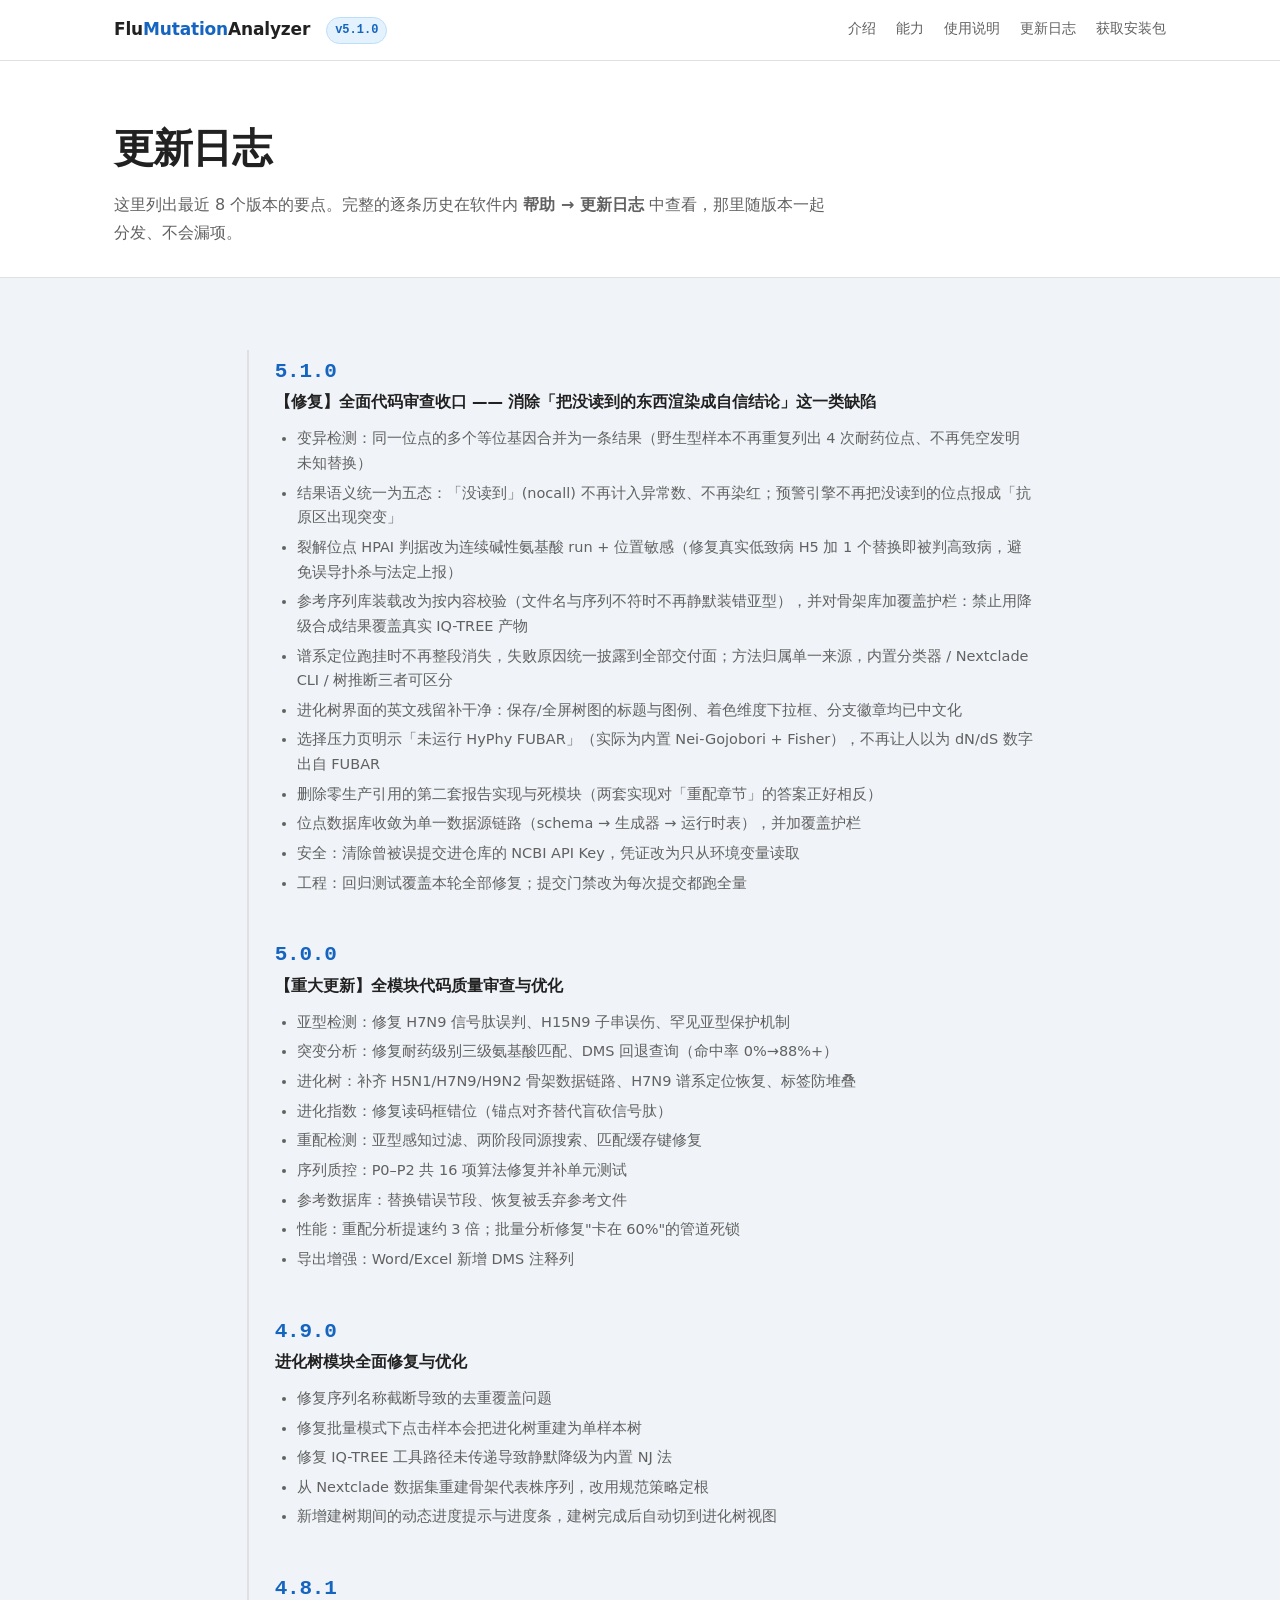
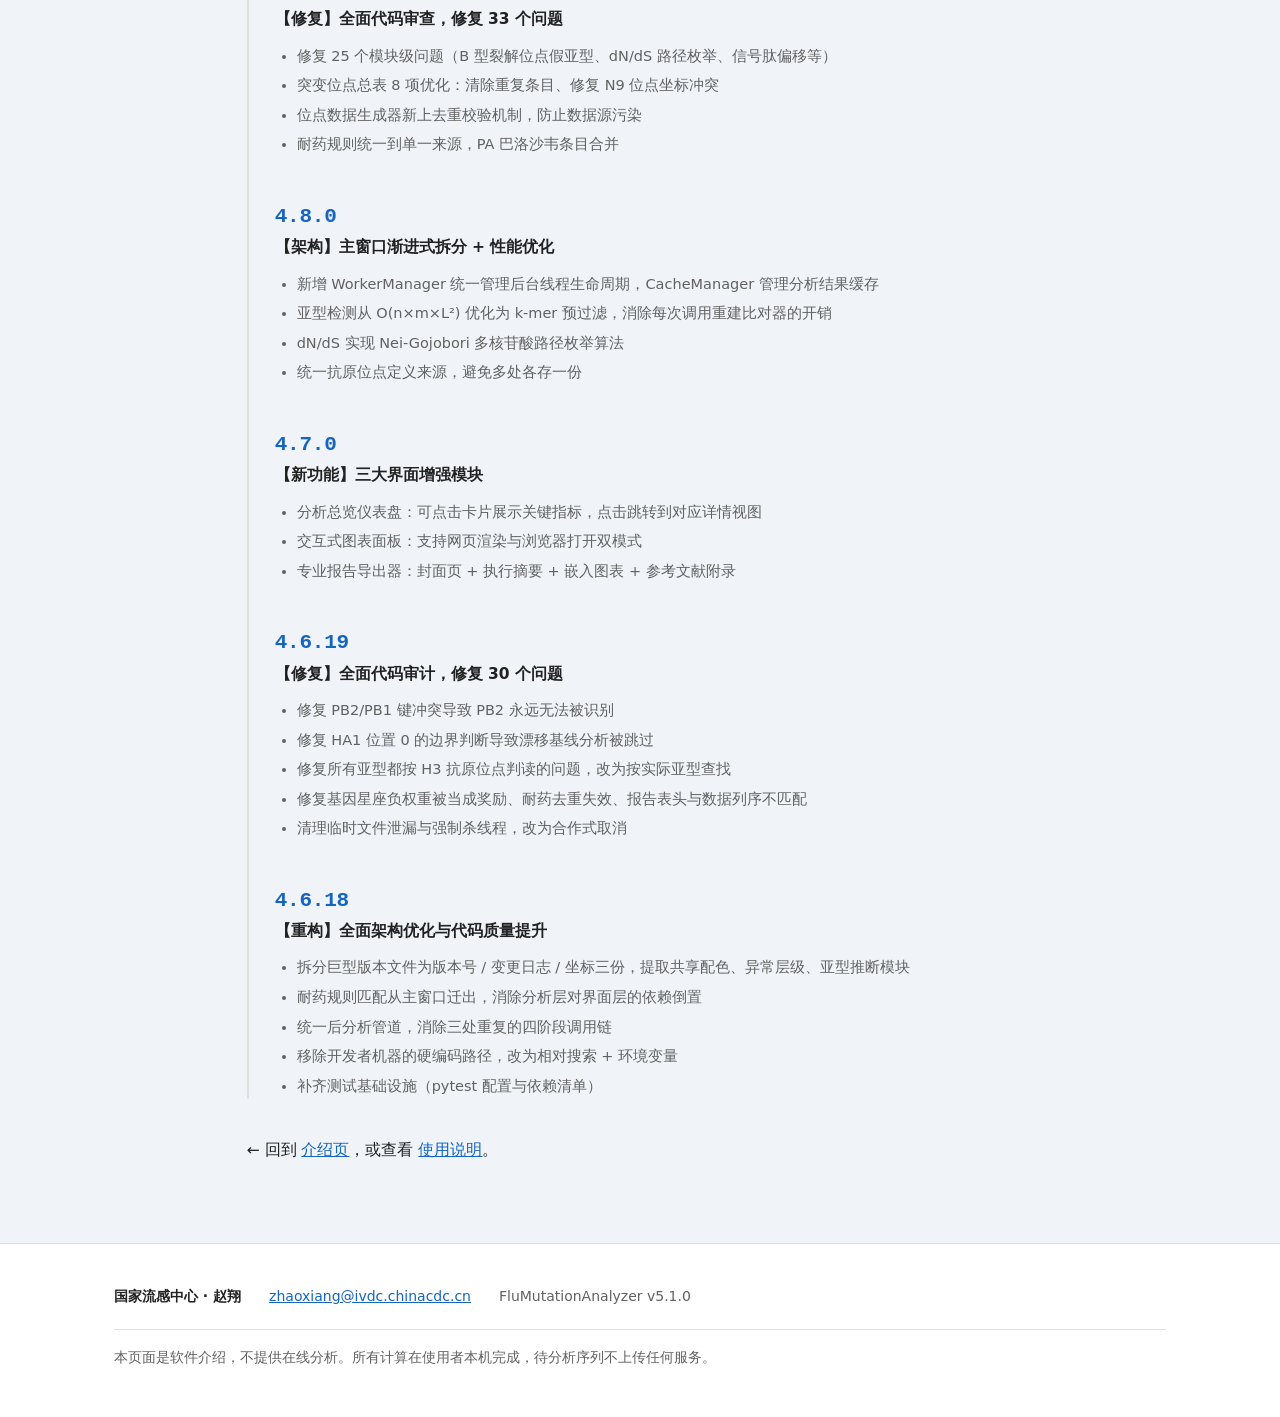
==== changelog.html @ 7726cf2c "替换 v5.0.0 旧站为 v5.1.0 三页站点，并修正两处方法学错述 旧站对外写着"8 片段全基因组 BLAST 比对"和"FUBAR 版对接 HyPhy"， 两者都与实际实现不符（基因型分类不用" ====
<!DOCTYPE html>
<html lang="zh-CN">
<head>
<meta charset="utf-8">
<meta name="viewport" content="width=device-width, initial-scale=1">
<title>更新日志 — FluMutationAnalyzer</title>
<meta name="description" content="FluMutationAnalyzer 版本更新日志，最近 8 个版本的功能新增与修复要点。">
<link rel="stylesheet" href="assets/css/site.css">
</head>
<body>

<header class="masthead">
  <div class="wrap">
    <a class="wordmark" href="index.html">Flu<span>Mutation</span>Analyzer</a>
    <span class="chip">v5.1.0</span>
    <nav aria-label="页面导航">
      <a href="index.html">介绍</a>
      <a href="index.html#capabilities">能力</a>
      <a href="guide.html">使用说明</a>
      <a href="changelog.html" aria-current="page">更新日志</a>
      <a href="index.html#get">获取安装包</a>
    </nav>
  </div>
</header>

<div class="pagehead">
  <div class="wrap">
    <h1>更新日志</h1>
    <p>这里列出最近 8 个版本的要点。完整的逐条历史在软件内 <strong>帮助 → 更新日志</strong> 中查看，那里随版本一起分发、不会漏项。</p>
  </div>
</div>

<section>
  <div class="wrap prose">
    <div class="rel">

      <article>
        <h2>5.1.0</h2>
        <p class="rel-title">【修复】全面代码审查收口 —— 消除「把没读到的东西渲染成自信结论」这一类缺陷</p>
        <ul>
          <li>变异检测：同一位点的多个等位基因合并为一条结果（野生型样本不再重复列出 4 次耐药位点、不再凭空发明未知替换）</li>
          <li>结果语义统一为五态：「没读到」(nocall) 不再计入异常数、不再染红；预警引擎不再把没读到的位点报成「抗原区出现突变」</li>
          <li>裂解位点 HPAI 判据改为连续碱性氨基酸 run + 位置敏感（修复真实低致病 H5 加 1 个替换即被判高致病，避免误导扑杀与法定上报）</li>
          <li>参考序列库装载改为按内容校验（文件名与序列不符时不再静默装错亚型），并对骨架库加覆盖护栏：禁止用降级合成结果覆盖真实 IQ-TREE 产物</li>
          <li>谱系定位跑挂时不再整段消失，失败原因统一披露到全部交付面；方法归属单一来源，内置分类器 / Nextclade CLI / 树推断三者可区分</li>
          <li>进化树界面的英文残留补干净：保存/全屏树图的标题与图例、着色维度下拉框、分支徽章均已中文化</li>
          <li>选择压力页明示「未运行 HyPhy FUBAR」（实际为内置 Nei-Gojobori + Fisher），不再让人以为 dN/dS 数字出自 FUBAR</li>
          <li>删除零生产引用的第二套报告实现与死模块（两套实现对「重配章节」的答案正好相反）</li>
          <li>位点数据库收敛为单一数据源链路（schema → 生成器 → 运行时表），并加覆盖护栏</li>
          <li>安全：清除曾被误提交进仓库的 NCBI API Key，凭证改为只从环境变量读取</li>
          <li>工程：回归测试覆盖本轮全部修复；提交门禁改为每次提交都跑全量</li>
        </ul>
      </article>

      <article>
        <h2>5.0.0</h2>
        <p class="rel-title">【重大更新】全模块代码质量审查与优化</p>
        <ul>
          <li>亚型检测：修复 H7N9 信号肽误判、H15N9 子串误伤、罕见亚型保护机制</li>
          <li>突变分析：修复耐药级别三级氨基酸匹配、DMS 回退查询（命中率 0%→88%+）</li>
          <li>进化树：补齐 H5N1/H7N9/H9N2 骨架数据链路、H7N9 谱系定位恢复、标签防堆叠</li>
          <li>进化指数：修复读码框错位（锚点对齐替代盲砍信号肽）</li>
          <li>重配检测：亚型感知过滤、两阶段同源搜索、匹配缓存键修复</li>
          <li>序列质控：P0–P2 共 16 项算法修复并补单元测试</li>
          <li>参考数据库：替换错误节段、恢复被丢弃参考文件</li>
          <li>性能：重配分析提速约 3 倍；批量分析修复"卡在 60%"的管道死锁</li>
          <li>导出增强：Word/Excel 新增 DMS 注释列</li>
        </ul>
      </article>

      <article>
        <h2>4.9.0</h2>
        <p class="rel-title">进化树模块全面修复与优化</p>
        <ul>
          <li>修复序列名称截断导致的去重覆盖问题</li>
          <li>修复批量模式下点击样本会把进化树重建为单样本树</li>
          <li>修复 IQ-TREE 工具路径未传递导致静默降级为内置 NJ 法</li>
          <li>从 Nextclade 数据集重建骨架代表株序列，改用规范策略定根</li>
          <li>新增建树期间的动态进度提示与进度条，建树完成后自动切到进化树视图</li>
        </ul>
      </article>

      <article>
        <h2>4.8.1</h2>
        <p class="rel-title">【修复】全面代码审查，修复 33 个问题</p>
        <ul>
          <li>修复 25 个模块级问题（B 型裂解位点假亚型、dN/dS 路径枚举、信号肽偏移等）</li>
          <li>突变位点总表 8 项优化：清除重复条目、修复 N9 位点坐标冲突</li>
          <li>位点数据生成器新上去重校验机制，防止数据源污染</li>
          <li>耐药规则统一到单一来源，PA 巴洛沙韦条目合并</li>
        </ul>
      </article>

      <article>
        <h2>4.8.0</h2>
        <p class="rel-title">【架构】主窗口渐进式拆分 + 性能优化</p>
        <ul>
          <li>新增 WorkerManager 统一管理后台线程生命周期，CacheManager 管理分析结果缓存</li>
          <li>亚型检测从 O(n×m×L²) 优化为 k-mer 预过滤，消除每次调用重建比对器的开销</li>
          <li>dN/dS 实现 Nei-Gojobori 多核苷酸路径枚举算法</li>
          <li>统一抗原位点定义来源，避免多处各存一份</li>
        </ul>
      </article>

      <article>
        <h2>4.7.0</h2>
        <p class="rel-title">【新功能】三大界面增强模块</p>
        <ul>
          <li>分析总览仪表盘：可点击卡片展示关键指标，点击跳转到对应详情视图</li>
          <li>交互式图表面板：支持网页渲染与浏览器打开双模式</li>
          <li>专业报告导出器：封面页 + 执行摘要 + 嵌入图表 + 参考文献附录</li>
        </ul>
      </article>

      <article>
        <h2>4.6.19</h2>
        <p class="rel-title">【修复】全面代码审计，修复 30 个问题</p>
        <ul>
          <li>修复 PB2/PB1 键冲突导致 PB2 永远无法被识别</li>
          <li>修复 HA1 位置 0 的边界判断导致漂移基线分析被跳过</li>
          <li>修复所有亚型都按 H3 抗原位点判读的问题，改为按实际亚型查找</li>
          <li>修复基因星座负权重被当成奖励、耐药去重失效、报告表头与数据列序不匹配</li>
          <li>清理临时文件泄漏与强制杀线程，改为合作式取消</li>
        </ul>
      </article>

      <article>
        <h2>4.6.18</h2>
        <p class="rel-title">【重构】全面架构优化与代码质量提升</p>
        <ul>
          <li>拆分巨型版本文件为版本号 / 变更日志 / 坐标三份，提取共享配色、异常层级、亚型推断模块</li>
          <li>耐药规则匹配从主窗口迁出，消除分析层对界面层的依赖倒置</li>
          <li>统一后分析管道，消除三处重复的四阶段调用链</li>
          <li>移除开发者机器的硬编码路径，改为相对搜索 + 环境变量</li>
          <li>补齐测试基础设施（pytest 配置与依赖清单）</li>
        </ul>
      </article>

    </div>

    <p class="backline">← 回到 <a href="index.html">介绍页</a>，或查看 <a href="guide.html">使用说明</a>。</p>
  </div>
</section>

<footer>
  <div class="wrap">
    <span class="sig">国家流感中心 · 赵翔</span>
    <a href="mailto:zhaoxiang@ivdc.chinacdc.cn">zhaoxiang@ivdc.chinacdc.cn</a>
    <span>FluMutationAnalyzer v5.1.0</span>
    <p class="local-note">本页面是软件介绍，不提供在线分析。所有计算在使用者本机完成，待分析序列不上传任何服务。</p>
  </div>
</footer>

</body>
</html>
---- assets/css/site.css ----
/* FluMutationAnalyzer 发布页 — 配色取自 common/colors.py 的 COLORS 单一数据源 */
:root {
  --primary: #1565C0;
  --primary-light: #42A5F5;
  --bg: #F0F4F8;
  --card: #FFFFFF;
  --header-bg: #E3F2FD;
  --text: #212121;
  --text2: #616161;
  --border: #E0E0E0;
  --danger: #D32F2F;
  --danger-bg: #FFEBEE;
  --warn: #E65100;
  --warn-bg: #FFF3E0;
  --ok: #2E7D32;
  --ok-bg: #E8F5E9;
  --neutral: #757575;
  --neutral-bg: #F5F5F5;
  --neutral-border: #BDBDBD;

  --font: "Microsoft YaHei UI", "PingFang SC", "Noto Sans CJK SC", system-ui, sans-serif;
  --mono: "Cascadia Mono", "Consolas", "SFMono-Regular", ui-monospace, monospace;
  --maxw: 1100px;
  --radius: 10px;
}

* { box-sizing: border-box; }

.visually-hidden {
  position: absolute;
  width: 1px;
  height: 1px;
  margin: -1px;
  padding: 0;
  overflow: hidden;
  clip-path: inset(50%);
  white-space: nowrap;
  border: 0;
}

html { scroll-behavior: smooth; }

body {
  margin: 0;
  font-family: var(--font);
  font-size: 16px;
  line-height: 1.75;
  color: var(--text);
  background: var(--bg);
  -webkit-font-smoothing: antialiased;
}

a { color: var(--primary); }

code, .mono { font-family: var(--mono); }

:focus-visible {
  outline: 3px solid var(--primary);
  outline-offset: 2px;
}

.wrap {
  max-width: var(--maxw);
  margin-inline: auto;
  padding-inline: 24px;
}

/* ---------- 顶栏 ---------- */
.masthead {
  position: sticky;
  top: 0;
  z-index: 10;
  background: rgba(255, 255, 255, 0.94);
  backdrop-filter: blur(6px);
  border-bottom: 1px solid var(--border);
}

.masthead .wrap {
  display: flex;
  align-items: center;
  gap: 16px;
  min-height: 60px;
}

.wordmark {
  font-size: 17px;
  font-weight: 700;
  letter-spacing: -0.01em;
  color: var(--text);
  text-decoration: none;
  white-space: nowrap;
}

.wordmark span { color: var(--primary); }

.chip {
  font-family: var(--mono);
  font-size: 12px;
  font-weight: 600;
  padding: 2px 8px;
  border-radius: 999px;
  background: var(--header-bg);
  color: var(--primary);
  border: 1px solid #BBDEFB;
}

.masthead nav {
  margin-left: auto;
  display: flex;
  gap: 20px;
  flex-wrap: wrap;
}

.masthead nav a {
  font-size: 14px;
  color: var(--text2);
  text-decoration: none;
  border-bottom: 2px solid transparent;
  padding-bottom: 2px;
}

.masthead nav a:hover {
  color: var(--primary);
  border-bottom-color: var(--primary);
}

/* ---------- Hero ---------- */
.hero {
  padding: 72px 0 56px;
  border-bottom: 1px solid var(--border);
  background:
    linear-gradient(180deg, var(--card) 0%, rgba(240, 244, 248, 0) 100%);
}

.hero h1 {
  margin: 0 0 6px;
  font-size: clamp(2.1rem, 5.2vw, 3.3rem);
  line-height: 1.12;
  letter-spacing: -0.025em;
  font-weight: 700;
}

.hero .lede {
  margin: 0 0 22px;
  font-size: clamp(1.05rem, 2vw, 1.28rem);
  color: var(--primary);
  font-weight: 600;
  letter-spacing: -0.01em;
}

.hero .desc {
  margin: 0 0 26px;
  max-width: 74ch;
  color: var(--text2);
}

.facts {
  display: flex;
  flex-wrap: wrap;
  gap: 8px 22px;
  margin: 0 0 30px;
  padding: 0;
  list-style: none;
  font-size: 14px;
  color: var(--text2);
}

.facts li { display: flex; align-items: center; gap: 8px; }

.facts li::before {
  content: "";
  width: 5px;
  height: 5px;
  border-radius: 50%;
  background: var(--primary);
  flex: none;
}

.cta-row {
  display: flex;
  flex-wrap: wrap;
  align-items: center;
  gap: 16px;
}

.btn {
  display: inline-block;
  padding: 12px 24px;
  border-radius: 8px;
  font-weight: 600;
  font-size: 15px;
  text-decoration: none;
  border: 1px solid transparent;
}

.btn-primary { background: var(--primary); color: #fff; }

.btn-primary[aria-disabled="true"] {
  background: var(--neutral-bg);
  color: var(--text2);
  border-color: var(--neutral-border);
  cursor: not-allowed;
}

.cta-note { font-size: 14px; color: var(--text2); margin: 0; }

.cta-note a { font-weight: 600; }

/* ---------- 数据带 ---------- */
/* 注意：.band dl 同时带 .wrap 类，任何写在 `.band dl` 上的 margin/padding
   都会因特异性压过 .wrap 的居中与留白，故单元格样式一律挂在 > div 上。 */
.band {
  background: var(--card);
  border-block: 1px solid var(--border);
}

.band .wrap {
  display: grid;
  grid-template-columns: repeat(4, 1fr);
  gap: 1px;
  background: var(--border);
  padding: 0;
  margin-block: 0;
}

.band .wrap > div {
  background: var(--card);
  padding: 26px 22px;
}

.band dt {
  margin: 0;
  font-family: var(--mono);
  font-size: clamp(1.7rem, 3.4vw, 2.3rem);
  font-weight: 700;
  line-height: 1.1;
  color: var(--primary);
  font-variant-numeric: tabular-nums;
  letter-spacing: -0.02em;
}

.band dd {
  margin: 6px 0 0;
  font-size: 13.5px;
  color: var(--text2);
  line-height: 1.5;
}

/* ---------- 区块 ---------- */
section { padding: 64px 0; }
section + section { border-top: 1px solid var(--border); }

.eyebrow {
  display: flex;
  align-items: center;
  gap: 12px;
  margin: 0 0 10px;
  font-size: 12.5px;
  font-weight: 700;
  letter-spacing: 0.14em;
  color: var(--primary);
  text-transform: none;
}

.eyebrow::after {
  content: "";
  height: 1px;
  flex: 1;
  background: var(--border);
}

h2 {
  margin: 0 0 14px;
  font-size: clamp(1.4rem, 2.8vw, 1.85rem);
  letter-spacing: -0.02em;
  line-height: 1.3;
}

.section-intro {
  margin: 0 0 34px;
  max-width: 70ch;
  color: var(--text2);
}

/* ---------- 能力卡 ---------- */
.group { margin-bottom: 38px; }
.group:last-child { margin-bottom: 0; }

.group h3 {
  margin: 0 0 14px;
  font-size: 13px;
  font-weight: 700;
  letter-spacing: 0.1em;
  color: var(--text2);
}

.cards {
  display: grid;
  grid-template-columns: repeat(auto-fit, minmax(258px, 1fr));
  gap: 14px;
}

.card {
  background: var(--card);
  border: 1px solid var(--border);
  border-radius: var(--radius);
  padding: 18px 20px;
}

.card h4 {
  margin: 0 0 6px;
  font-size: 15.5px;
  letter-spacing: -0.01em;
}

.card p {
  margin: 0;
  font-size: 14px;
  line-height: 1.65;
  color: var(--text2);
}

/* ---------- 方法学 ---------- */
.method {
  display: grid;
  gap: 12px;
}

.method-item {
  background: var(--card);
  border: 1px solid var(--border);
  border-left: 3px solid var(--primary);
  border-radius: 0 var(--radius) var(--radius) 0;
  padding: 16px 20px;
}

.method-item h4 {
  margin: 0 0 4px;
  font-size: 15.5px;
}

.method-item p {
  margin: 0;
  font-size: 14.5px;
  color: var(--text2);
}

.method-item strong { color: var(--text); }

/* ---------- 界面图集 ---------- */
.shots {
  display: grid;
  /* 界面截图信息密度高，列太窄就等于没图，所以宽屏下每张至少 430px；
     但 minmax 的下限不会自己收缩，窄屏会顶出横向滚动，故用 min(430px,100%) 兜住。 */
  grid-template-columns: repeat(auto-fit, minmax(min(430px, 100%), 1fr));
  gap: 22px;
}

.shot.wide { grid-column: 1 / -1; }

.shot {
  margin: 0;
  background: var(--card);
  border: 1px solid var(--border);
  border-radius: var(--radius);
  overflow: hidden;
}

.shot img {
  display: block;
  width: 100%;
  height: auto;
  border-bottom: 1px solid var(--border);
}

.shot figcaption {
  padding: 12px 16px;
  font-size: 13.5px;
  line-height: 1.6;
  color: var(--text2);
}

.shot figcaption b {
  display: inline-block;
  margin-right: 8px;
  color: var(--text);
}

/* ---------- 子页（使用说明 / 更新日志） ---------- */
.pagehead {
  padding: 52px 0 30px;
  border-bottom: 1px solid var(--border);
  background: var(--card);
}

.pagehead h1 {
  margin: 0 0 8px;
  font-size: clamp(1.8rem, 4vw, 2.5rem);
  letter-spacing: -0.02em;
}

.pagehead p {
  margin: 0;
  color: var(--text2);
  max-width: 70ch;
}

.prose {
  max-width: 82ch;
}

.prose h2 {
  margin-top: 44px;
  padding-top: 8px;
}

.prose h3 {
  margin: 28px 0 8px;
  font-size: 16.5px;
}

.prose p, .prose li {
  color: var(--text);
  font-size: 15.5px;
}

.prose ul, .prose ol {
  padding-left: 24px;
}

.prose li { margin-top: 5px; }

.steps {
  margin: 0;
  padding-left: 26px;
}

.steps li {
  margin-top: 10px;
  font-size: 15.5px;
}

.keys {
  width: 100%;
  border-collapse: collapse;
  margin: 12px 0 0;
  font-size: 14.5px;
}

.keys th, .keys td {
  text-align: left;
  padding: 9px 12px;
  border-bottom: 1px solid var(--border);
}

.keys th {
  color: var(--text2);
  font-weight: 600;
  width: 170px;
}

kbd {
  font-family: var(--mono);
  font-size: 12.5px;
  padding: 2px 7px;
  border: 1px solid var(--neutral-border);
  border-bottom-width: 2px;
  border-radius: 5px;
  background: var(--card);
  color: var(--text);
}

code {
  font-size: 0.92em;
  background: var(--neutral-bg);
  border: 1px solid var(--border);
  border-radius: 4px;
  padding: 1px 5px;
}

pre {
  margin: 12px 0;
  padding: 14px 16px;
  background: var(--neutral-bg);
  border: 1px solid var(--border);
  border-radius: 8px;
  overflow-x: auto;
  font-size: 13.5px;
  line-height: 1.6;
}

pre code {
  background: none;
  border: 0;
  padding: 0;
}

.rel {
  border-left: 2px solid var(--border);
  padding-left: 26px;
  margin-top: 8px;
}

.rel > article { margin-bottom: 38px; }

.rel h2 {
  margin: 0 0 4px;
  font-family: var(--mono);
  font-size: 21px;
  color: var(--primary);
  letter-spacing: -0.01em;
  font-variant-numeric: tabular-nums;
}

.rel .rel-title {
  margin: 0 0 10px;
  font-weight: 700;
  font-size: 15.5px;
}

.rel ul {
  margin: 0;
  padding-left: 22px;
}

.rel li {
  margin-top: 5px;
  font-size: 14.5px;
  color: var(--text2);
  line-height: 1.7;
}

.backline {
  margin-top: 30px;
  font-size: 14.5px;
}

/* ---------- 下载区 ---------- */
.getbox {
  background: var(--card);
  border: 1px solid var(--border);
  border-radius: var(--radius);
  padding: 28px;
}

.spec {
  width: 100%;
  border-collapse: collapse;
  margin: 0 0 24px;
  font-size: 14.5px;
}

.spec th, .spec td {
  text-align: left;
  padding: 10px 12px;
  border-bottom: 1px solid var(--border);
  vertical-align: top;
}

.spec th {
  width: 130px;
  font-weight: 600;
  color: var(--text2);
  white-space: nowrap;
}

.spec td.mono {
  font-size: 12.5px;
  word-break: break-all;
  line-height: 1.6;
}

.spec tr:last-child th, .spec tr:last-child td { border-bottom: 0; }

.notice {
  margin: 0 0 12px;
  padding: 14px 18px;
  background: var(--warn-bg);
  border-left: 3px solid var(--warn);
  border-radius: 0 8px 8px 0;
  font-size: 14.5px;
}

.notice:last-child { margin-bottom: 0; }

.notice strong { color: var(--text); }

.notice p { margin: 0; color: var(--text); }

.notice ol, .notice ul { margin: 6px 0 0; padding-left: 22px; }

.notice li { margin-top: 3px; }

/* ---------- 环境要求 ---------- */
.reqs {
  display: grid;
  grid-template-columns: repeat(auto-fit, minmax(240px, 1fr));
  gap: 14px;
  margin: 0;
}

.req {
  background: var(--card);
  border: 1px solid var(--border);
  border-radius: var(--radius);
  padding: 18px 20px;
}

.req dt {
  font-size: 13px;
  font-weight: 700;
  letter-spacing: 0.06em;
  color: var(--primary);
  margin-bottom: 6px;
}

.req dd {
  margin: 0;
  font-size: 14.5px;
  color: var(--text2);
}

/* ---------- 页脚 ---------- */
footer {
  border-top: 1px solid var(--border);
  background: var(--card);
  padding: 40px 0 48px;
  font-size: 14px;
  color: var(--text2);
}

footer .wrap {
  display: flex;
  flex-wrap: wrap;
  gap: 10px 28px;
  align-items: baseline;
}

footer .sig { color: var(--text); font-weight: 600; }

footer .local-note {
  flex-basis: 100%;
  margin: 10px 0 0;
  padding-top: 16px;
  border-top: 1px solid var(--border);
  font-size: 13.5px;
}

/* ---------- 响应式 ---------- */
@media (max-width: 860px) {
  .band .wrap { grid-template-columns: repeat(2, 1fr); }
}

/* 顶栏在窄屏下换成两行：第一行标识 + 版本，第二行整排导航。
   若不这样处理，nav 会被挤到只剩约 100px 宽而竖排成 4 行，吃掉半个首屏。 */
@media (max-width: 700px) {
  .masthead .wrap {
    flex-wrap: wrap;
    row-gap: 4px;
    padding-bottom: 8px;
  }

  .masthead nav {
    flex-basis: 100%;
    margin-left: 0;
    flex-wrap: nowrap;
    gap: 18px;
    overflow-x: auto;
    scrollbar-width: none;
  }

  .masthead nav::-webkit-scrollbar { display: none; }

  .masthead nav a { white-space: nowrap; }
}

@media (max-width: 560px) {
  .hero { padding: 48px 0 40px; }
  section { padding: 46px 0; }
  .band .wrap { grid-template-columns: 1fr; }
  .spec th { width: auto; display: block; border-bottom: 0; padding-bottom: 0; }
  .spec td { display: block; padding-top: 2px; }
  .getbox { padding: 20px; }
}

@media (prefers-reduced-motion: reduce) {
  html { scroll-behavior: auto; }
  * { transition: none !important; animation: none !important; }
}
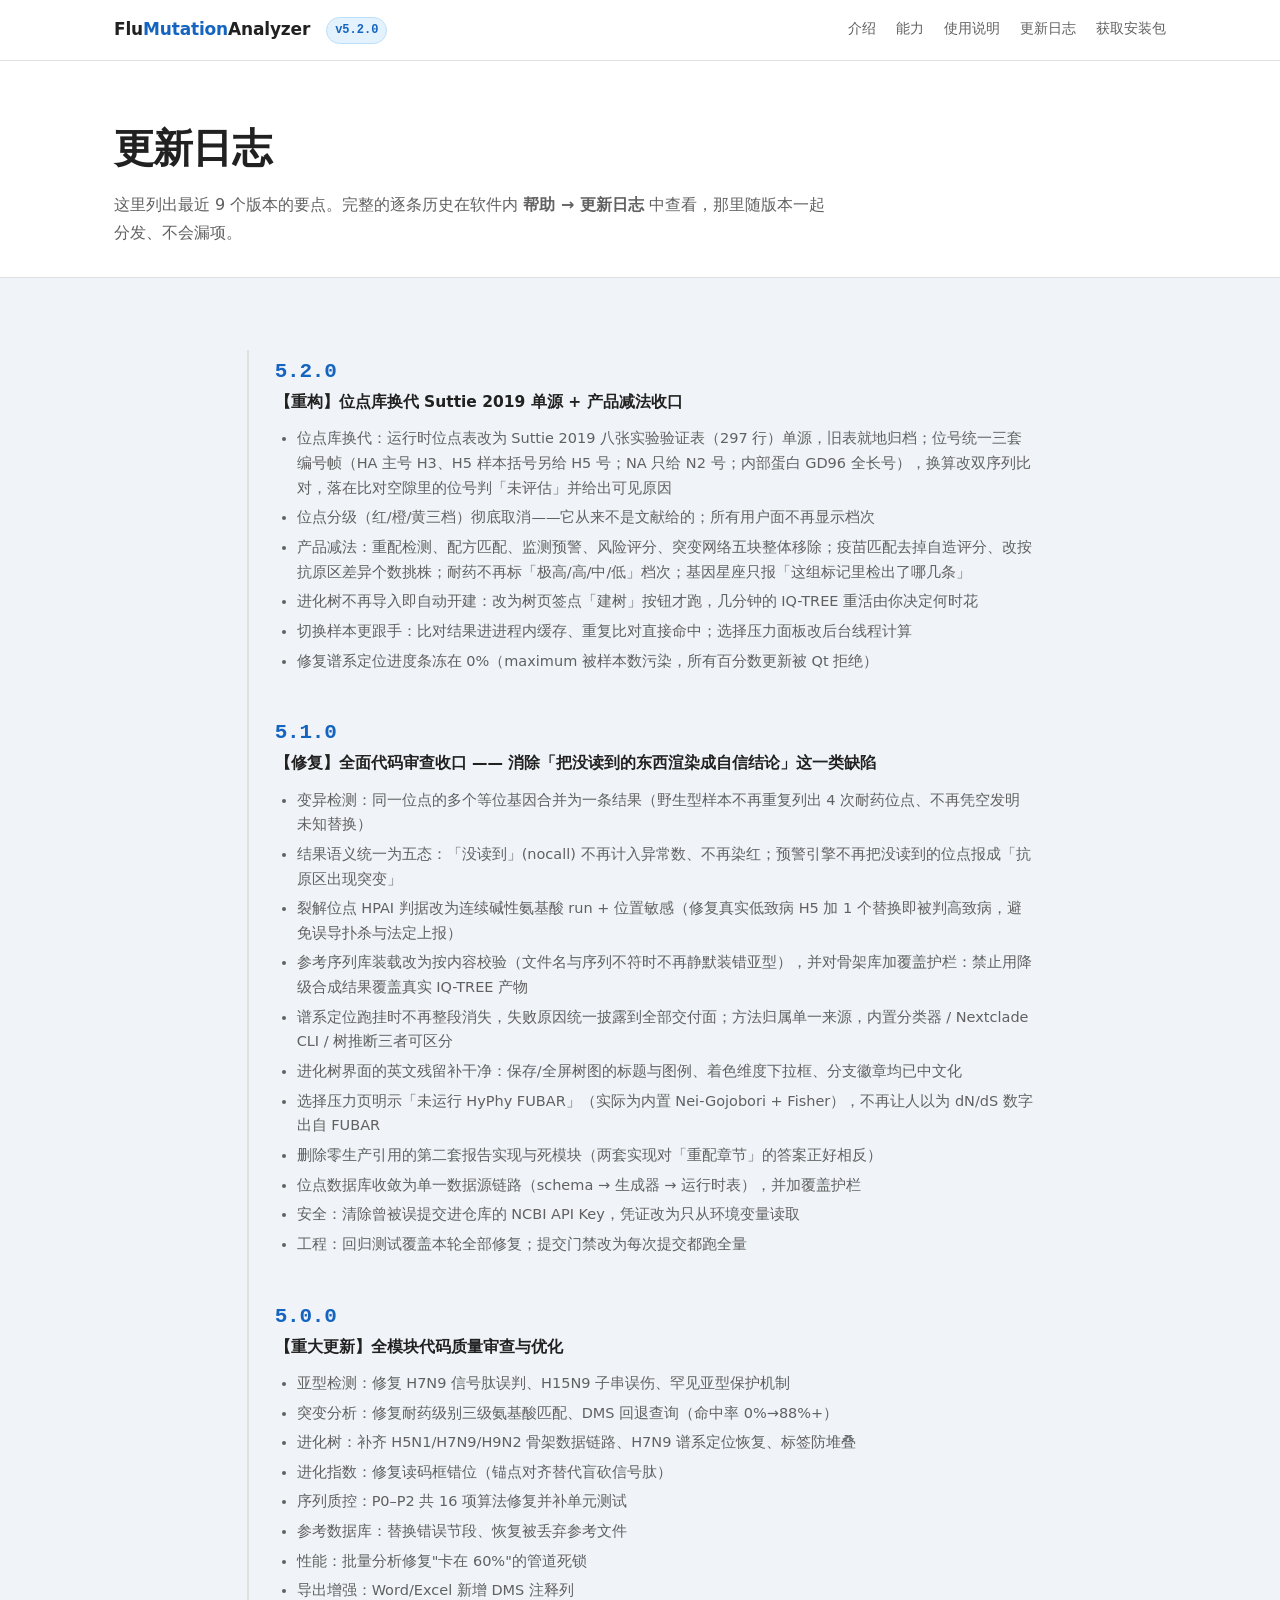
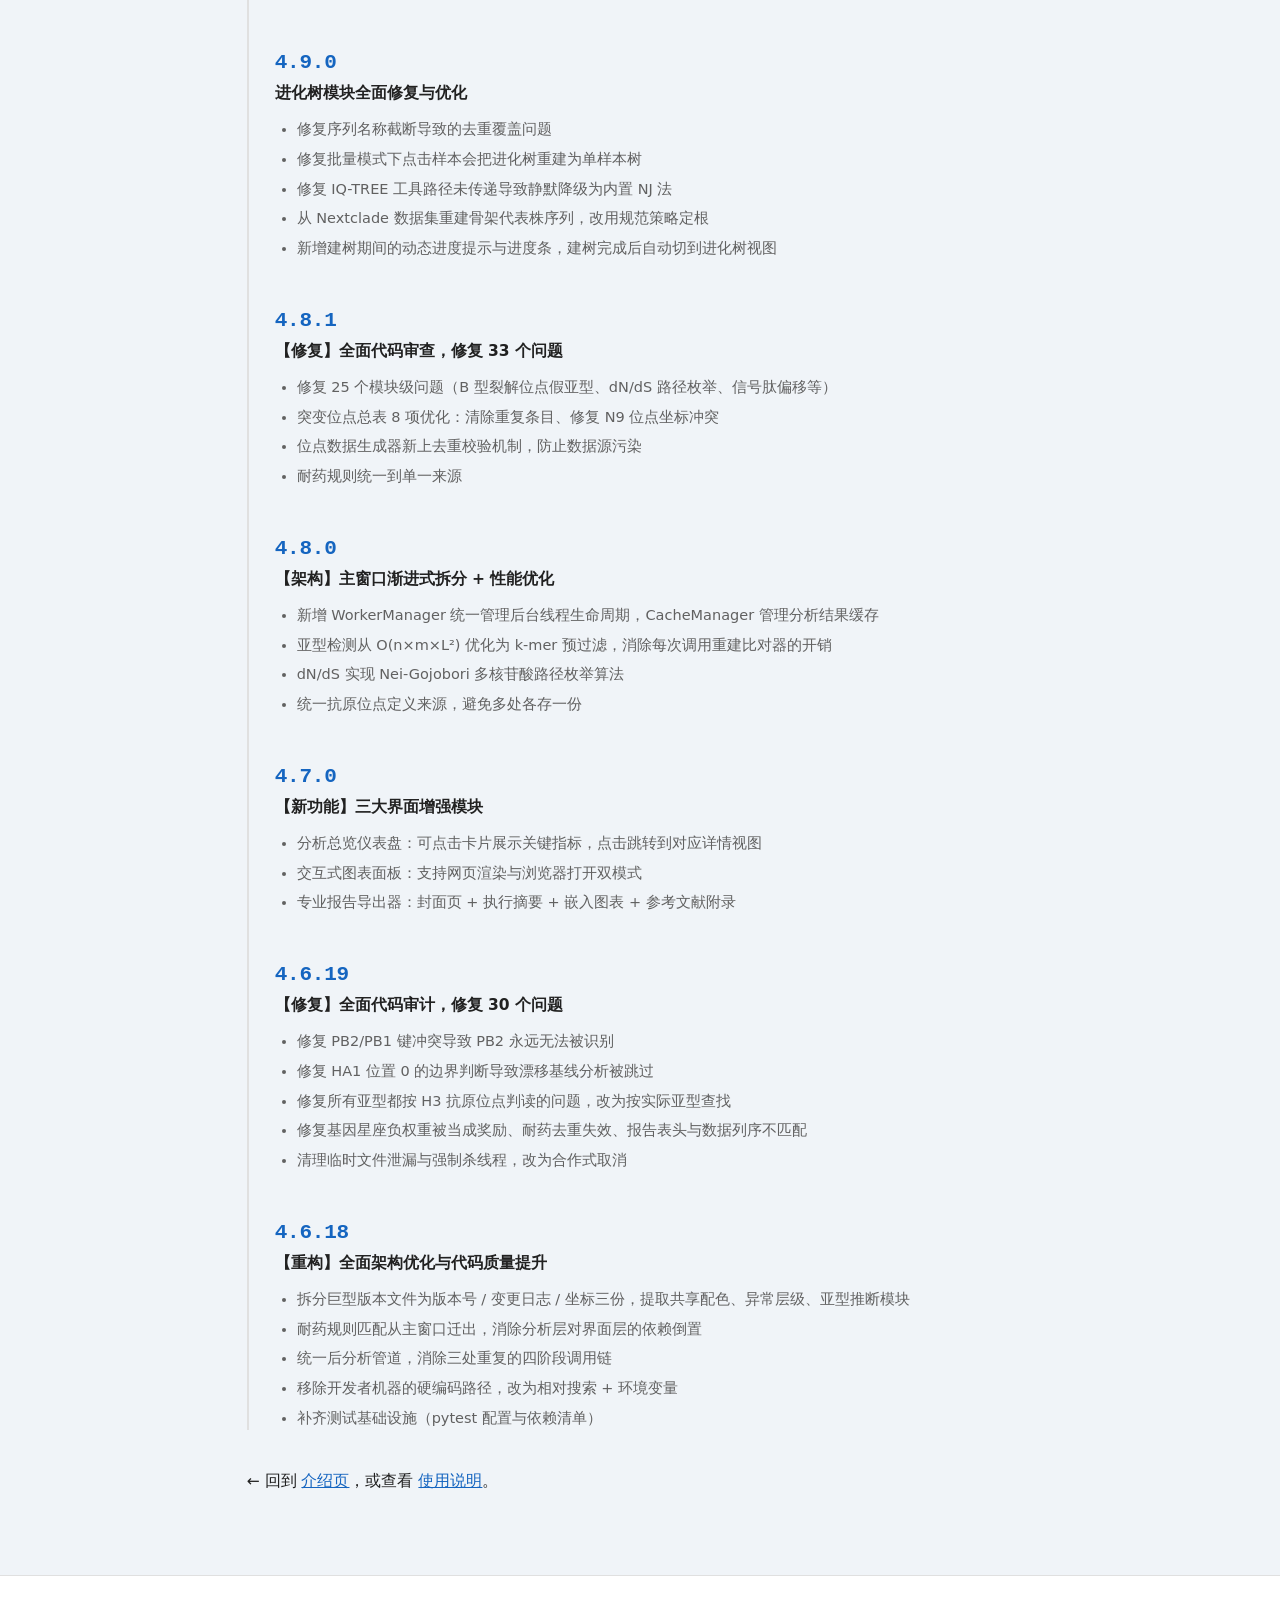
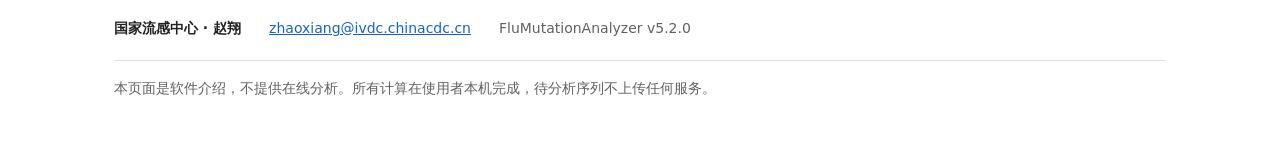
==== commit ccb8f76f: "同步 5.2.0：版本号/新下载链接/更新日志，移除已删除功能表述与过期截图" ====
--- a/changelog.html
+++ b/changelog.html
@@ -4,7 +4,7 @@
 <meta charset="utf-8">
 <meta name="viewport" content="width=device-width, initial-scale=1">
 <title>更新日志 — FluMutationAnalyzer</title>
-<meta name="description" content="FluMutationAnalyzer 版本更新日志，最近 8 个版本的功能新增与修复要点。">
+<meta name="description" content="FluMutationAnalyzer 版本更新日志，最近 9 个版本的功能新增与修复要点。">
 <link rel="stylesheet" href="assets/css/site.css">
 </head>
 <body>
@@ -12,7 +12,7 @@
 <header class="masthead">
   <div class="wrap">
     <a class="wordmark" href="index.html">Flu<span>Mutation</span>Analyzer</a>
-    <span class="chip">v5.1.0</span>
+    <span class="chip">v5.2.0</span>
     <nav aria-label="页面导航">
       <a href="index.html">介绍</a>
       <a href="index.html#capabilities">能力</a>
@@ -26,13 +26,26 @@
 <div class="pagehead">
   <div class="wrap">
     <h1>更新日志</h1>
-    <p>这里列出最近 8 个版本的要点。完整的逐条历史在软件内 <strong>帮助 → 更新日志</strong> 中查看，那里随版本一起分发、不会漏项。</p>
+    <p>这里列出最近 9 个版本的要点。完整的逐条历史在软件内 <strong>帮助 → 更新日志</strong> 中查看，那里随版本一起分发、不会漏项。</p>
   </div>
 </div>
 
 <section>
   <div class="wrap prose">
     <div class="rel">
+
+      <article>
+        <h2>5.2.0</h2>
+        <p class="rel-title">【重构】位点库换代 Suttie 2019 单源 + 产品减法收口</p>
+        <ul>
+          <li>位点库换代：运行时位点表改为 Suttie 2019 八张实验验证表（297 行）单源，旧表就地归档；位号统一三套编号帧（HA 主号 H3、H5 样本括号另给 H5 号；NA 只给 N2 号；内部蛋白 GD96 全长号），换算改双序列比对，落在比对空隙里的位号判「未评估」并给出可见原因</li>
+          <li>位点分级（红/橙/黄三档）彻底取消——它从来不是文献给的；所有用户面不再显示档次</li>
+          <li>产品减法：重配检测、配方匹配、监测预警、风险评分、突变网络五块整体移除；疫苗匹配去掉自造评分、改按抗原区差异个数挑株；耐药不再标「极高/高/中/低」档次；基因星座只报「这组标记里检出了哪几条」</li>
+          <li>进化树不再导入即自动开建：改为树页签点「建树」按钮才跑，几分钟的 IQ-TREE 重活由你决定何时花</li>
+          <li>切换样本更跟手：比对结果进进程内缓存、重复比对直接命中；选择压力面板改后台线程计算</li>
+          <li>修复谱系定位进度条冻在 0%（maximum 被样本数污染，所有百分数更新被 Qt 拒绝）</li>
+        </ul>
+      </article>
 
       <article>
         <h2>5.1.0</h2>
@@ -60,10 +73,9 @@
           <li>突变分析：修复耐药级别三级氨基酸匹配、DMS 回退查询（命中率 0%→88%+）</li>
           <li>进化树：补齐 H5N1/H7N9/H9N2 骨架数据链路、H7N9 谱系定位恢复、标签防堆叠</li>
           <li>进化指数：修复读码框错位（锚点对齐替代盲砍信号肽）</li>
-          <li>重配检测：亚型感知过滤、两阶段同源搜索、匹配缓存键修复</li>
           <li>序列质控：P0–P2 共 16 项算法修复并补单元测试</li>
           <li>参考数据库：替换错误节段、恢复被丢弃参考文件</li>
-          <li>性能：重配分析提速约 3 倍；批量分析修复"卡在 60%"的管道死锁</li>
+          <li>性能：批量分析修复"卡在 60%"的管道死锁</li>
           <li>导出增强：Word/Excel 新增 DMS 注释列</li>
         </ul>
       </article>
@@ -87,7 +99,7 @@
           <li>修复 25 个模块级问题（B 型裂解位点假亚型、dN/dS 路径枚举、信号肽偏移等）</li>
           <li>突变位点总表 8 项优化：清除重复条目、修复 N9 位点坐标冲突</li>
           <li>位点数据生成器新上去重校验机制，防止数据源污染</li>
-          <li>耐药规则统一到单一来源，PA 巴洛沙韦条目合并</li>
+          <li>耐药规则统一到单一来源</li>
         </ul>
       </article>
 
@@ -146,7 +158,7 @@
   <div class="wrap">
     <span class="sig">国家流感中心 · 赵翔</span>
     <a href="mailto:zhaoxiang@ivdc.chinacdc.cn">zhaoxiang@ivdc.chinacdc.cn</a>
-    <span>FluMutationAnalyzer v5.1.0</span>
+    <span>FluMutationAnalyzer v5.2.0</span>
     <p class="local-note">本页面是软件介绍，不提供在线分析。所有计算在使用者本机完成，待分析序列不上传任何服务。</p>
   </div>
 </footer>
--- a/assets/css/site.css
+++ b/assets/css/site.css
@@ -22,6 +22,9 @@
   --mono: "Cascadia Mono", "Consolas", "SFMono-Regular", ui-monospace, monospace;
   --maxw: 1100px;
   --radius: 10px;
+  --shadow-sm: 0 1px 2px rgba(21, 101, 192, 0.06);
+  --shadow-md: 0 6px 18px rgba(21, 101, 192, 0.10);
+  --shadow-lg: 0 18px 42px rgba(21, 101, 192, 0.16);
 }
 
 * { box-sizing: border-box; }
@@ -126,31 +129,46 @@
 
 /* ---------- Hero ---------- */
 .hero {
-  padding: 72px 0 56px;
+  padding: 72px 0 60px;
   border-bottom: 1px solid var(--border);
   background:
+    radial-gradient(1100px 460px at 12% 0%, rgba(21, 101, 192, 0.10), rgba(21, 101, 192, 0) 70%),
+    radial-gradient(900px 420px at 90% 16%, rgba(66, 165, 245, 0.13), rgba(66, 165, 245, 0) 70%),
     linear-gradient(180deg, var(--card) 0%, rgba(240, 244, 248, 0) 100%);
 }
 
+.hero-grid {
+  display: grid;
+  grid-template-columns: 1.05fr 0.95fr;
+  align-items: center;
+  gap: 46px;
+}
+
+.badge {
+  display: inline-block;
+  margin-bottom: 16px;
+  padding: 4px 12px;
+  border-radius: 999px;
+  background: var(--header-bg);
+  border: 1px solid #BBDEFB;
+  color: var(--primary);
+  font-size: 12.5px;
+  font-weight: 600;
+}
+
 .hero h1 {
-  margin: 0 0 6px;
-  font-size: clamp(2.1rem, 5.2vw, 3.3rem);
-  line-height: 1.12;
-  letter-spacing: -0.025em;
-  font-weight: 700;
+  margin: 0 0 14px;
+  font-size: clamp(1.95rem, 4.2vw, 2.7rem);
+  line-height: 1.2;
+  letter-spacing: -0.03em;
+  font-weight: 800;
 }
 
 .hero .lede {
   margin: 0 0 22px;
-  font-size: clamp(1.05rem, 2vw, 1.28rem);
-  color: var(--primary);
-  font-weight: 600;
-  letter-spacing: -0.01em;
-}
-
-.hero .desc {
-  margin: 0 0 26px;
-  max-width: 74ch;
+  max-width: 46ch;
+  font-size: clamp(0.98rem, 1.5vw, 1.1rem);
+  line-height: 1.85;
   color: var(--text2);
 }
 
@@ -158,7 +176,7 @@
   display: flex;
   flex-wrap: wrap;
   gap: 8px 22px;
-  margin: 0 0 30px;
+  margin: 0 0 28px;
   padding: 0;
   list-style: none;
   font-size: 14px;
@@ -180,7 +198,8 @@
   display: flex;
   flex-wrap: wrap;
   align-items: center;
-  gap: 16px;
+  gap: 12px;
+  margin-bottom: 12px;
 }
 
 .btn {
@@ -191,47 +210,48 @@
   font-size: 15px;
   text-decoration: none;
   border: 1px solid transparent;
-}
-
-.btn-primary { background: var(--primary); color: #fff; }
+  transition: transform 0.18s ease, box-shadow 0.18s ease, background 0.18s ease;
+}
+
+.btn-primary { background: var(--primary); color: #fff; box-shadow: var(--shadow-sm); }
+
+.btn-primary:hover { transform: translateY(-1px); box-shadow: var(--shadow-md); }
 
 .btn-primary[aria-disabled="true"] {
   background: var(--neutral-bg);
   color: var(--text2);
   border-color: var(--neutral-border);
+  box-shadow: none;
   cursor: not-allowed;
-}
-
-.cta-note { font-size: 14px; color: var(--text2); margin: 0; }
+  transform: none;
+}
+
+.btn-ghost {
+  background: var(--card);
+  color: var(--primary);
+  border-color: var(--neutral-border);
+}
+
+.btn-ghost:hover { transform: translateY(-1px); border-color: var(--primary); background: var(--header-bg); }
+
+.cta-note { margin: 0 0 28px; font-size: 14px; color: var(--text2); }
 
 .cta-note a { font-weight: 600; }
 
-/* ---------- 数据带 ---------- */
-/* 注意：.band dl 同时带 .wrap 类，任何写在 `.band dl` 上的 margin/padding
-   都会因特异性压过 .wrap 的居中与留白，故单元格样式一律挂在 > div 上。 */
-.band {
-  background: var(--card);
-  border-block: 1px solid var(--border);
-}
-
-.band .wrap {
+/* 四格指标带从独立的 .band 挪进了首屏：同一组数字在一页里出现两次是噪声。 */
+.hero-stats {
   display: grid;
-  grid-template-columns: repeat(4, 1fr);
-  gap: 1px;
-  background: var(--border);
-  padding: 0;
-  margin-block: 0;
-}
-
-.band .wrap > div {
-  background: var(--card);
-  padding: 26px 22px;
-}
-
-.band dt {
+  grid-template-columns: repeat(2, 1fr);
+  gap: 18px 24px;
+  margin: 0;
+  padding-top: 26px;
+  border-top: 1px solid var(--border);
+}
+
+.hero-stats dt {
   margin: 0;
   font-family: var(--mono);
-  font-size: clamp(1.7rem, 3.4vw, 2.3rem);
+  font-size: clamp(1.6rem, 3vw, 2.05rem);
   font-weight: 700;
   line-height: 1.1;
   color: var(--primary);
@@ -239,12 +259,30 @@
   letter-spacing: -0.02em;
 }
 
-.band dd {
-  margin: 6px 0 0;
-  font-size: 13.5px;
-  color: var(--text2);
-  line-height: 1.5;
-}
+.hero-stats dd {
+  margin: 5px 0 0;
+  font-size: 13px;
+  color: var(--text2);
+  line-height: 1.55;
+}
+
+/* 右栏放的是实机截图（截图本身已含窗口标题栏与菜单），所以只做装裱不造界面。 */
+.hero-visual {
+  border: 1px solid var(--border);
+  border-radius: 12px;
+  background: var(--card);
+  box-shadow: var(--shadow-lg);
+  overflow: hidden;
+  transform: perspective(1500px) rotateY(-6deg) rotateX(2deg);
+  transition: transform 0.45s ease, box-shadow 0.45s ease;
+}
+
+.hero-visual:hover {
+  transform: perspective(1500px) rotateY(0deg) rotateX(0deg);
+  box-shadow: var(--shadow-md);
+}
+
+.hero-visual img { display: block; width: 100%; height: auto; }
 
 /* ---------- 区块 ---------- */
 section { padding: 64px 0; }
@@ -301,10 +339,47 @@
 }
 
 .card {
+  position: relative;
+  overflow: hidden;
   background: var(--card);
   border: 1px solid var(--border);
   border-radius: var(--radius);
   padding: 18px 20px;
+  box-shadow: var(--shadow-sm);
+  transition: transform 0.18s ease, box-shadow 0.18s ease, border-color 0.18s ease;
+}
+
+/* 顶部 3px 强调条：平时收起，悬停从左往右展开 */
+.card::before {
+  content: "";
+  position: absolute;
+  inset: 0 0 auto 0;
+  height: 3px;
+  background: var(--primary);
+  transform: scaleX(0);
+  transform-origin: left center;
+  transition: transform 0.3s ease;
+}
+
+.card:hover {
+  transform: translateY(-2px);
+  box-shadow: var(--shadow-md);
+  border-color: var(--primary-light);
+}
+
+.card:hover::before { transform: scaleX(1); }
+
+.card-icon {
+  display: grid;
+  place-items: center;
+  width: 36px;
+  height: 36px;
+  margin-bottom: 11px;
+  border: 1px solid #BBDEFB;
+  border-radius: 9px;
+  background: linear-gradient(160deg, var(--header-bg), var(--card));
+  font-size: 17px;
+  line-height: 1;
 }
 
 .card h4 {
@@ -346,6 +421,73 @@
 }
 
 .method-item strong { color: var(--text); }
+
+/* ---------- 引用与数据来源 ---------- */
+.src-grid {
+  display: grid;
+  grid-template-columns: repeat(auto-fit, minmax(min(310px, 100%), 1fr));
+  gap: 14px;
+  margin-bottom: 22px;
+}
+
+.src {
+  background: var(--card);
+  border: 1px solid var(--border);
+  border-radius: var(--radius);
+  padding: 18px 20px;
+  box-shadow: var(--shadow-sm);
+}
+
+.src h3 {
+  margin: 0 0 8px;
+  font-size: 14.5px;
+  font-weight: 700;
+  letter-spacing: 0.02em;
+  color: var(--primary);
+}
+
+.src p {
+  margin: 0;
+  font-size: 14px;
+  line-height: 1.75;
+  color: var(--text2);
+}
+
+.src strong { color: var(--text); }
+
+.cite {
+  background: var(--card);
+  border: 1px solid var(--border);
+  border-left: 3px solid var(--primary);
+  border-radius: 0 var(--radius) var(--radius) 0;
+  padding: 20px 24px;
+}
+
+.cite h3 {
+  margin: 0 0 12px;
+  font-size: 15px;
+  font-weight: 700;
+}
+
+/* 引用条目要能被整段复制进稿件，所以用等宽并允许按词断行 */
+.cite-line {
+  margin: 0 0 8px;
+  padding: 9px 12px;
+  font-family: var(--mono);
+  font-size: 13px;
+  line-height: 1.7;
+  color: var(--text);
+  background: var(--neutral-bg);
+  border: 1px solid var(--border);
+  border-radius: 6px;
+  overflow-wrap: break-word;
+}
+
+.cite-note {
+  margin: 12px 0 0;
+  font-size: 13.5px;
+  color: var(--text2);
+}
 
 /* ---------- 界面图集 ---------- */
 .shots {
@@ -512,6 +654,34 @@
   font-variant-numeric: tabular-nums;
 }
 
+/* 首页的版本历史复用 .rel 时间线，但版本号用 h3（该页已有 h2 区块标题） */
+.history h3 {
+  display: flex;
+  align-items: center;
+  gap: 10px;
+  margin: 0 0 4px;
+  font-family: var(--mono);
+  font-size: 19px;
+  font-weight: 700;
+  color: var(--primary);
+  letter-spacing: -0.01em;
+  font-variant-numeric: tabular-nums;
+}
+
+.rel-now {
+  font-family: var(--font);
+  font-size: 11.5px;
+  font-weight: 600;
+  letter-spacing: 0;
+  padding: 1px 9px;
+  border-radius: 999px;
+  background: var(--ok-bg);
+  border: 1px solid #A5D6A7;
+  color: var(--ok);
+}
+
+.history > article:last-child { margin-bottom: 0; }
+
 .rel .rel-title {
   margin: 0 0 10px;
   font-weight: 700;
@@ -647,8 +817,10 @@
 }
 
 /* ---------- 响应式 ---------- */
-@media (max-width: 860px) {
-  .band .wrap { grid-template-columns: repeat(2, 1fr); }
+/* 首屏两栏在窄屏下叠成一栏，同时撤掉透视倾斜：整幅宽度上的 3D 变换只会让截图变形。 */
+@media (max-width: 900px) {
+  .hero-grid { grid-template-columns: 1fr; gap: 38px; }
+  .hero-visual, .hero-visual:hover { transform: none; box-shadow: var(--shadow-md); }
 }
 
 /* 顶栏在窄屏下换成两行：第一行标识 + 版本，第二行整排导航。
